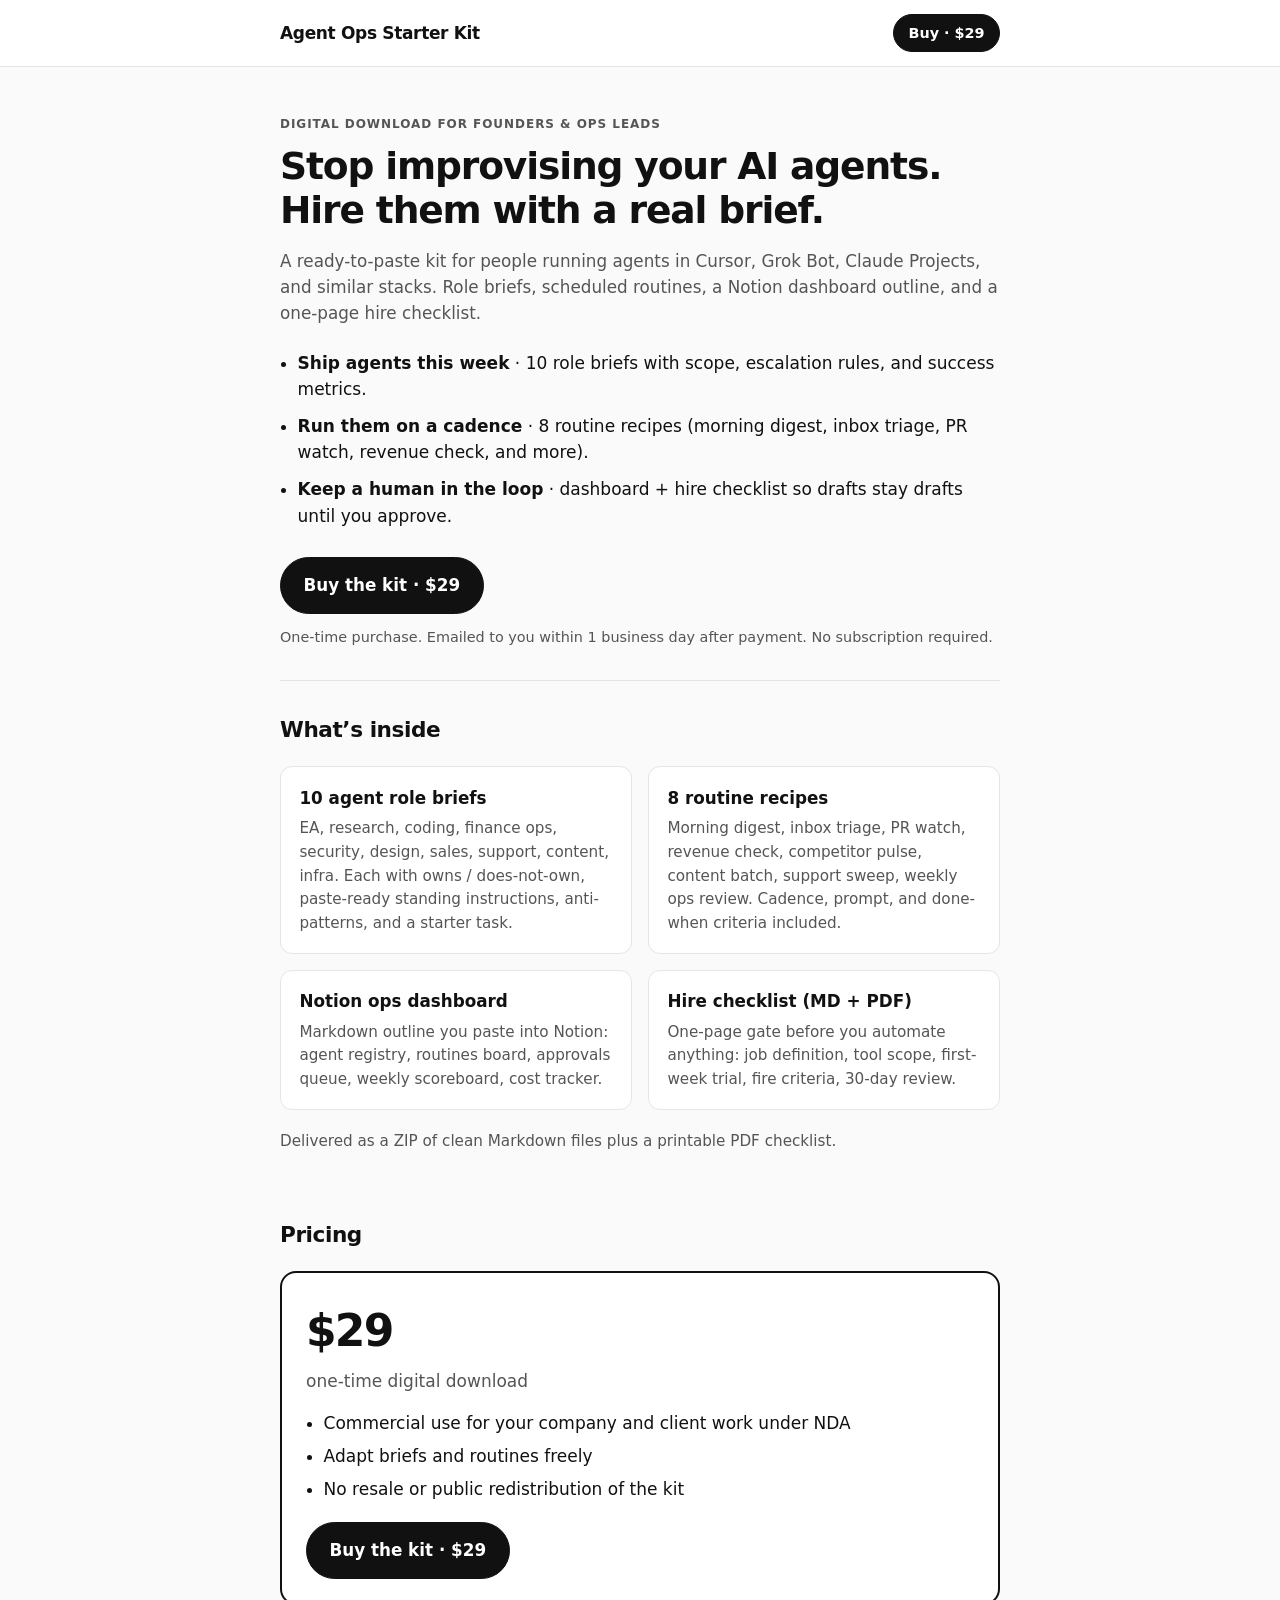
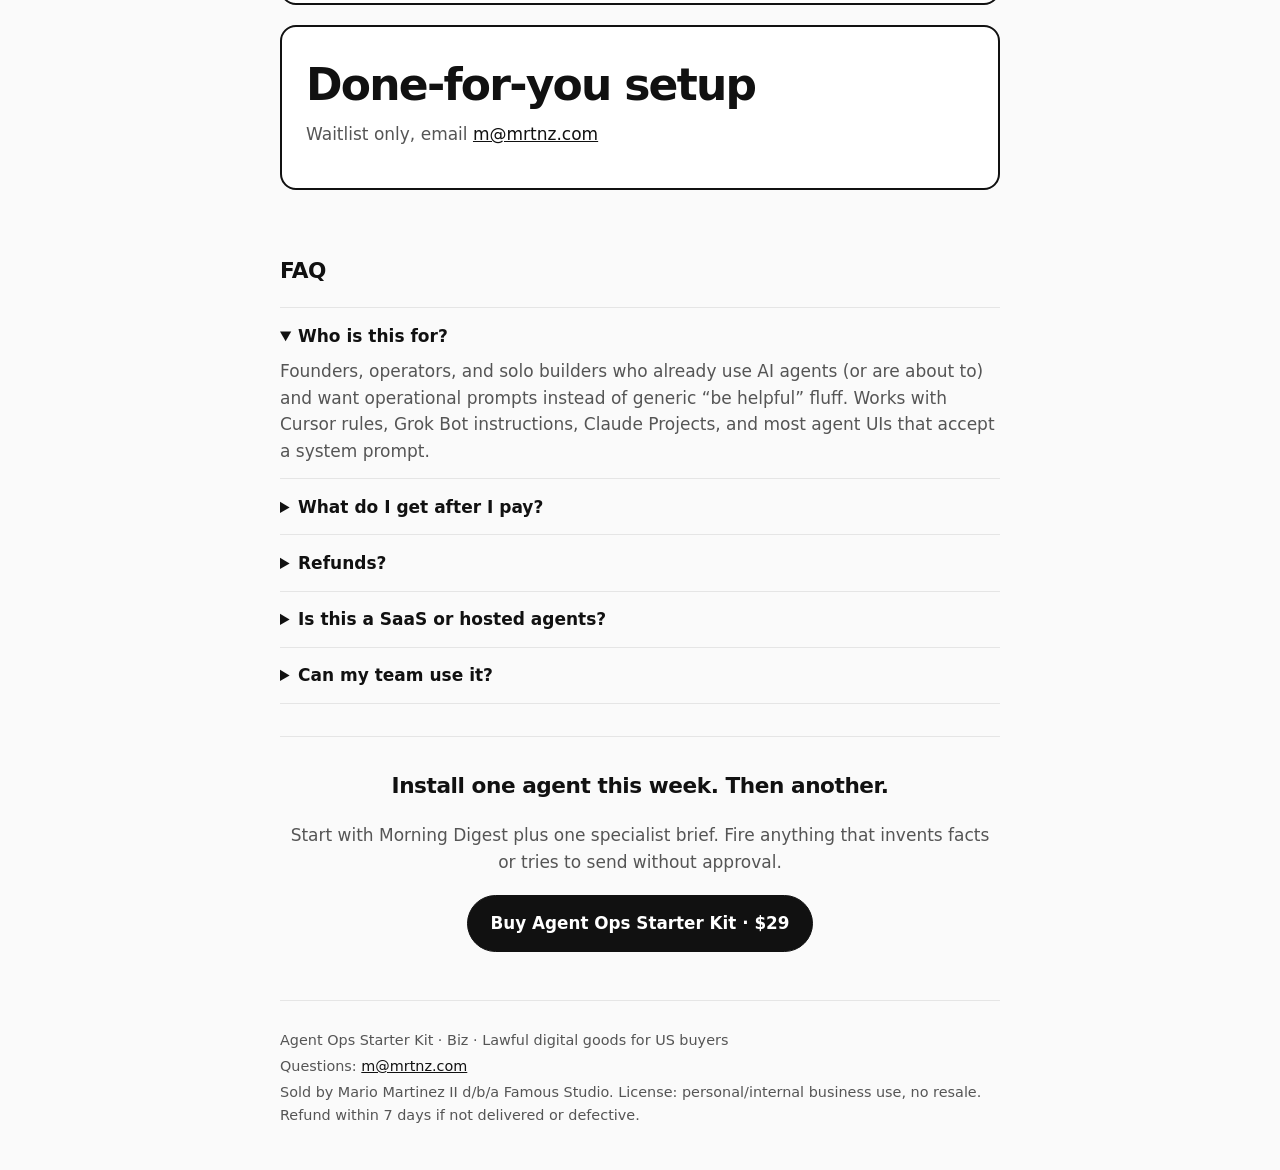
==== index.html @ 1969063f "Add Agent Ops Starter Kit landing page (accurate delivery copy + current checkout)" ====
<!DOCTYPE html>
<html lang="en">
<head>
  <meta charset="utf-8" />
  <meta name="viewport" content="width=device-width, initial-scale=1" />
  <title>Agent Ops Starter Kit · $29 digital download</title>
  <meta name="description" content="10 agent role briefs, 8 routine recipes, a Notion ops dashboard outline, and a hire checklist for founders running AI agents. One-time $29 download." />
  <meta name="robots" content="index,follow" />
  <link rel="canonical" href="https://mariomartinezii.github.io/agent-ops-kit/" />
  <meta property="og:type" content="website" />
  <meta property="og:title" content="Agent Ops Starter Kit · $29" />
  <meta property="og:description" content="10 agent role briefs, 8 routine recipes, Notion ops dashboard outline, and a hire checklist. One-time $29 download for founders running AI agents." />
  <meta property="og:url" content="https://mariomartinezii.github.io/agent-ops-kit/" />
  <meta name="twitter:card" content="summary" />
  <meta name="twitter:title" content="Agent Ops Starter Kit · $29" />
  <meta name="twitter:description" content="10 role briefs + 8 routines + hire checklist. Paste into Cursor / Grok Bot / Claude Projects. Humans keep the approval gate." />
  <link rel="stylesheet" href="styles.css" />
</head>
<body>
  <header class="top">
    <div class="wrap bar">
      <span class="logo">Agent Ops Starter Kit</span>
      <a class="btn btn-sm" href="#buy">Buy · $29</a>
    </div>
  </header>

  <main>
    <section class="hero wrap">
      <p class="eyebrow">Digital download for founders &amp; ops leads</p>
      <h1>Stop improvising your AI agents. Hire them with a real brief.</h1>
      <p class="lede">
        A ready-to-paste kit for people running agents in Cursor, Grok Bot, Claude Projects, and similar stacks.
        Role briefs, scheduled routines, a Notion dashboard outline, and a one-page hire checklist.
      </p>
      <ul class="value">
        <li><strong>Ship agents this week</strong> · 10 role briefs with scope, escalation rules, and success metrics.</li>
        <li><strong>Run them on a cadence</strong> · 8 routine recipes (morning digest, inbox triage, PR watch, revenue check, and more).</li>
        <li><strong>Keep a human in the loop</strong> · dashboard + hire checklist so drafts stay drafts until you approve.</li>
      </ul>
      <div class="cta-row" id="buy">
        <!-- STRIPE live Buy: https://buy.stripe.com/4gM14nd017Qu8k98B357W05 -->
        <a class="btn btn-lg" href="https://buy.stripe.com/4gM14nd017Qu8k98B357W05">Buy the kit · $29</a>
        <p class="fine">One-time purchase. Emailed to you within 1 business day after payment. No subscription required.</p>
      </div>
    </section>

    <section class="wrap panel" id="inside">
      <h2>What&rsquo;s inside</h2>
      <div class="grid">
        <article>
          <h3>10 agent role briefs</h3>
          <p>EA, research, coding, finance ops, security, design, sales, support, content, infra. Each with owns / does-not-own, paste-ready standing instructions, anti-patterns, and a starter task.</p>
        </article>
        <article>
          <h3>8 routine recipes</h3>
          <p>Morning digest, inbox triage, PR watch, revenue check, competitor pulse, content batch, support sweep, weekly ops review. Cadence, prompt, and done-when criteria included.</p>
        </article>
        <article>
          <h3>Notion ops dashboard</h3>
          <p>Markdown outline you paste into Notion: agent registry, routines board, approvals queue, weekly scoreboard, cost tracker.</p>
        </article>
        <article>
          <h3>Hire checklist (MD + PDF)</h3>
          <p>One-page gate before you automate anything: job definition, tool scope, first-week trial, fire criteria, 30-day review.</p>
        </article>
      </div>
      <p class="deliver">Delivered as a ZIP of clean Markdown files plus a printable PDF checklist.</p>
    </section>

    <section class="wrap price" id="pricing">
      <h2>Pricing</h2>
      <div class="price-card">
        <p class="amount">$29</p>
        <p class="period">one-time digital download</p>
        <ul>
          <li>Commercial use for your company and client work under NDA</li>
          <li>Adapt briefs and routines freely</li>
          <li>No resale or public redistribution of the kit</li>
        </ul>
        <!-- STRIPE live Buy: https://buy.stripe.com/4gM14nd017Qu8k98B357W05 -->
        <a class="btn btn-lg" href="https://buy.stripe.com/4gM14nd017Qu8k98B357W05">Buy the kit · $29</a>
      </div>
      <div class="price-card" id="done-for-you">
        <p class="amount">Done-for-you setup</p>
        <p class="period">Waitlist only, email <a href="mailto:m@mrtnz.com?subject=Agent%20Ops%20Setup%20waitlist">m@mrtnz.com</a></p>
      </div>
    </section>

    <section class="wrap faq" id="faq">
      <h2>FAQ</h2>
      <details open>
        <summary>Who is this for?</summary>
        <p>Founders, operators, and solo builders who already use AI agents (or are about to) and want operational prompts instead of generic &ldquo;be helpful&rdquo; fluff. Works with Cursor rules, Grok Bot instructions, Claude Projects, and most agent UIs that accept a system prompt.</p>
      </details>
      <details>
        <summary>What do I get after I pay?</summary>
        <p>A ZIP (emailed to you within 1 business day) with Markdown briefs, routines, the dashboard outline, the hire checklist Markdown, and a PDF of the checklist. No account required beyond checkout.</p>
      </details>
      <details>
        <summary>Refunds?</summary>
        <p>Refunds within 7 days if the kit isn&rsquo;t delivered or is defective. Email <a href="mailto:m@mrtnz.com">m@mrtnz.com</a>.</p>
      </details>
      <details>
        <summary>Is this a SaaS or hosted agents?</summary>
        <p>No. It is a document kit you paste into tools you already pay for. You keep control of keys, calendars, and approvals.</p>
      </details>
      <details>
        <summary>Can my team use it?</summary>
        <p>Yes. One purchase covers internal use for your company. Do not republish or resell the kit as a product.</p>
      </details>
    </section>

    <section class="wrap final">
      <h2>Install one agent this week. Then another.</h2>
      <p>Start with Morning Digest plus one specialist brief. Fire anything that invents facts or tries to send without approval.</p>
      <!-- STRIPE live Buy: https://buy.stripe.com/4gM14nd017Qu8k98B357W05 -->
      <a class="btn btn-lg" href="https://buy.stripe.com/4gM14nd017Qu8k98B357W05">Buy Agent Ops Starter Kit · $29</a>
    </section>
  </main>

  <footer class="wrap foot">
    <p>Agent Ops Starter Kit · Biz · Lawful digital goods for US buyers</p>
    <p class="fine">Questions: <a href="mailto:m@mrtnz.com">m@mrtnz.com</a></p>
    <p class="fine">Sold by Mario Martinez II d/b/a Famous Studio. License: personal/internal business use, no resale. Refund within 7 days if not delivered or defective.</p>
  </footer>
</body>
</html>
---- styles.css ----
:root {
  --bg: #fafafa;
  --fg: #111;
  --muted: #555;
  --line: #e5e5e5;
  --card: #fff;
  --max: 720px;
}

* { box-sizing: border-box; }
html { scroll-behavior: smooth; }
body {
  margin: 0;
  font-family: ui-sans-serif, system-ui, -apple-system, Segoe UI, Roboto, Helvetica, Arial, sans-serif;
  background: var(--bg);
  color: var(--fg);
  line-height: 1.55;
  font-size: 17px;
}
a { color: var(--fg); }
.wrap { width: min(100% - 2rem, var(--max)); margin-inline: auto; }

.top {
  border-bottom: 1px solid var(--line);
  background: var(--card);
  position: sticky;
  top: 0;
  z-index: 10;
}
.bar {
  display: flex;
  align-items: center;
  justify-content: space-between;
  padding: 0.85rem 0;
}
.logo { font-weight: 700; letter-spacing: -0.02em; }

.btn {
  display: inline-block;
  background: var(--fg);
  color: #fff !important;
  text-decoration: none;
  border-radius: 999px;
  padding: 0.7rem 1.25rem;
  font-weight: 600;
  border: 1px solid var(--fg);
}
.btn:hover { opacity: 0.9; }
.btn-sm { padding: 0.45rem 0.9rem; font-size: 0.9rem; }
.btn-lg { padding: 0.9rem 1.4rem; font-size: 1.05rem; }

.hero { padding: 3rem 0 2rem; }
.eyebrow {
  text-transform: uppercase;
  letter-spacing: 0.08em;
  font-size: 0.75rem;
  color: var(--muted);
  margin: 0 0 0.75rem;
  font-weight: 600;
}
h1 {
  font-size: clamp(1.75rem, 4vw, 2.35rem);
  line-height: 1.15;
  letter-spacing: -0.03em;
  margin: 0 0 1rem;
}
.lede { color: var(--muted); margin: 0 0 1.5rem; font-size: 1.05rem; }
.value { padding-left: 1.1rem; margin: 0 0 1.75rem; }
.value li { margin-bottom: 0.65rem; }
.cta-row { margin-top: 0.5rem; }
.fine { color: var(--muted); font-size: 0.9rem; margin: 0.75rem 0 0; }

.panel, .price, .faq, .final { padding: 2rem 0; }
.panel { border-top: 1px solid var(--line); }
h2 {
  font-size: 1.35rem;
  letter-spacing: -0.02em;
  margin: 0 0 1.25rem;
}
.grid {
  display: grid;
  gap: 1rem;
}
@media (min-width: 640px) {
  .grid { grid-template-columns: 1fr 1fr; }
}
.grid article {
  background: var(--card);
  border: 1px solid var(--line);
  border-radius: 12px;
  padding: 1.1rem 1.15rem;
}
.grid h3 { margin: 0 0 0.4rem; font-size: 1.05rem; }
.grid p { margin: 0; color: var(--muted); font-size: 0.95rem; }
.deliver { color: var(--muted); margin: 1.25rem 0 0; font-size: 0.95rem; }

.price-card {
  background: var(--card);
  border: 2px solid var(--fg);
  border-radius: 16px;
  padding: 1.5rem;
}
.amount { font-size: 2.75rem; font-weight: 800; margin: 0; letter-spacing: -0.04em; }
.period { color: var(--muted); margin: 0.15rem 0 1rem; }
.price-card ul { margin: 0 0 1.25rem; padding-left: 1.1rem; }
.price-card li { margin-bottom: 0.4rem; }
.variant { color: var(--muted); font-size: 0.9rem; margin: 1rem 0 0; }

.faq details {
  border-top: 1px solid var(--line);
  padding: 0.9rem 0;
}
.faq details:last-child { border-bottom: 1px solid var(--line); }
.faq summary {
  cursor: pointer;
  font-weight: 600;
}
.faq p { color: var(--muted); margin: 0.6rem 0 0; }

.final {
  text-align: center;
  border-top: 1px solid var(--line);
  padding-bottom: 3rem;
}
.final p { color: var(--muted); margin: 0.5rem 0 1.25rem; }

.foot {
  border-top: 1px solid var(--line);
  padding: 1.5rem 0 2.5rem;
  color: var(--muted);
  font-size: 0.9rem;
}
.foot p { margin: 0.25rem 0; }

.price-card + .price-card { margin-top: 1.25rem; }
.amount .period { font-size: 1rem; font-weight: 500; letter-spacing: 0; }
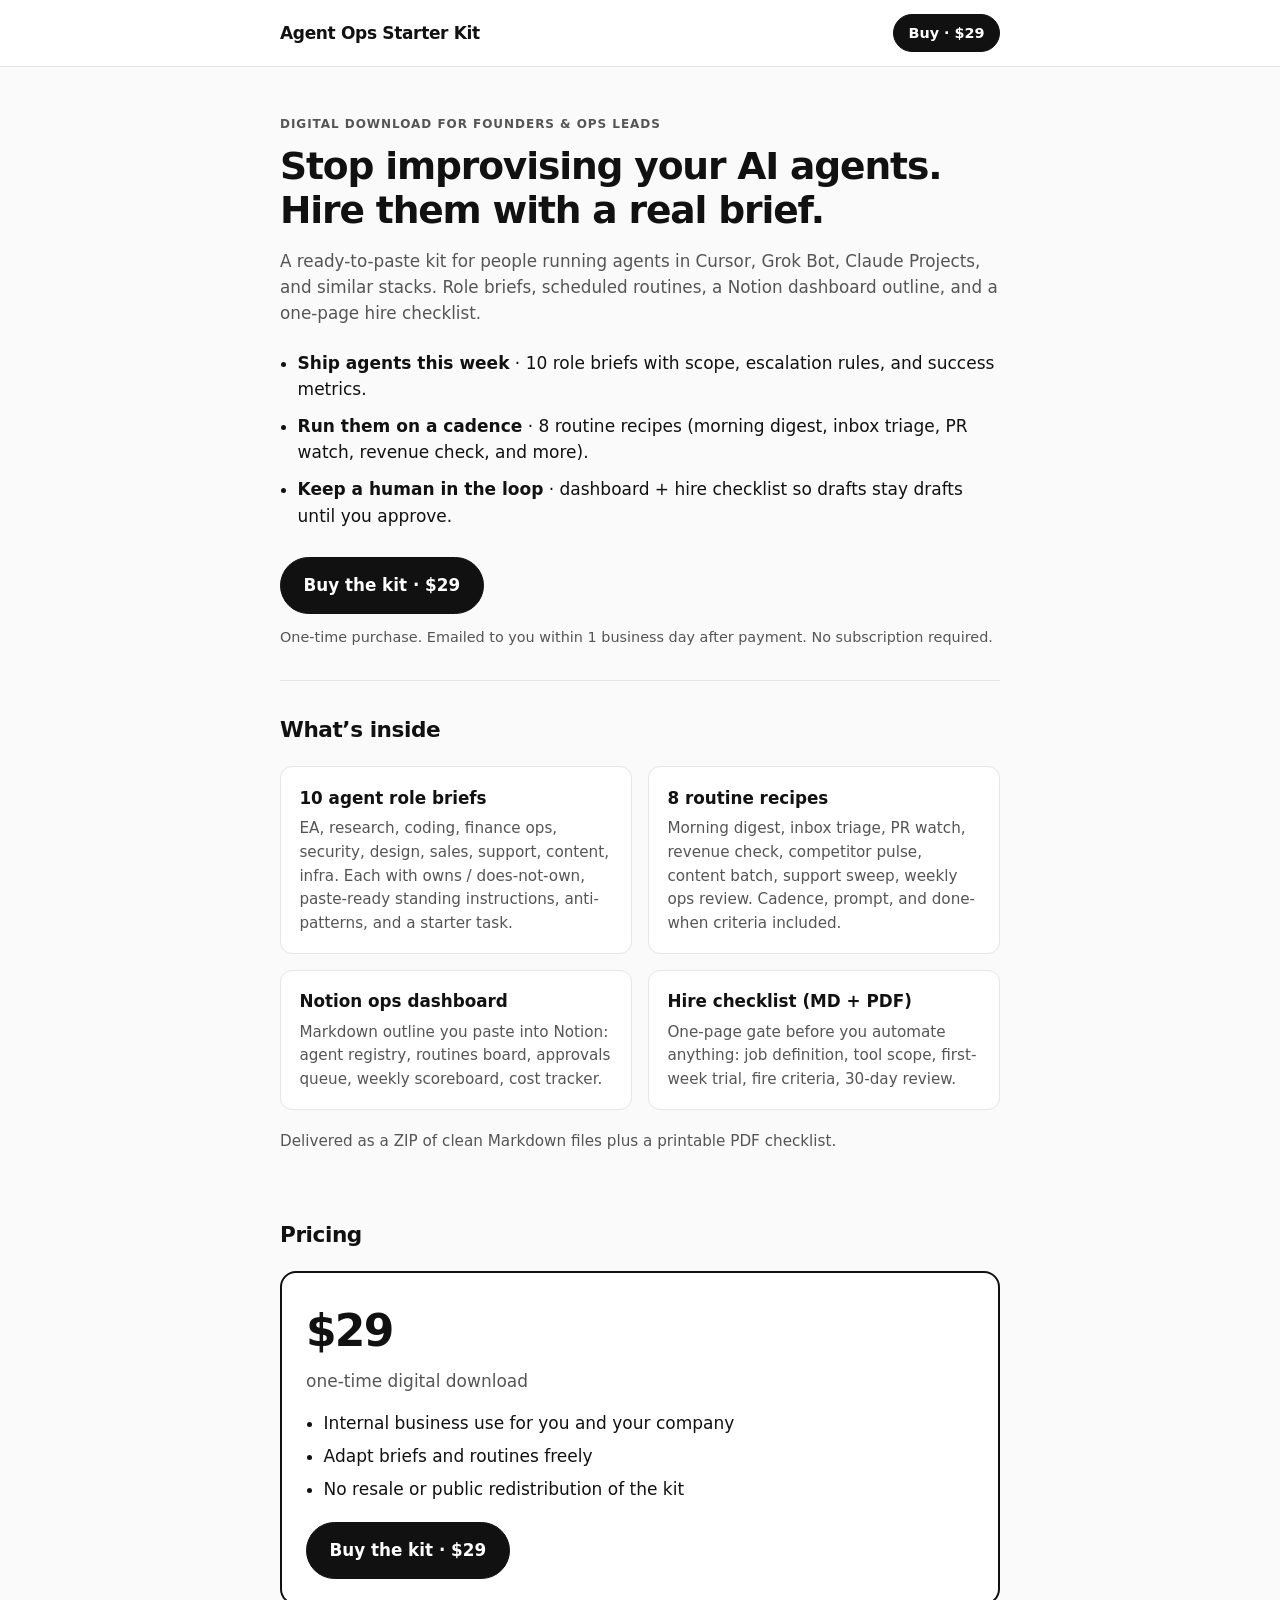
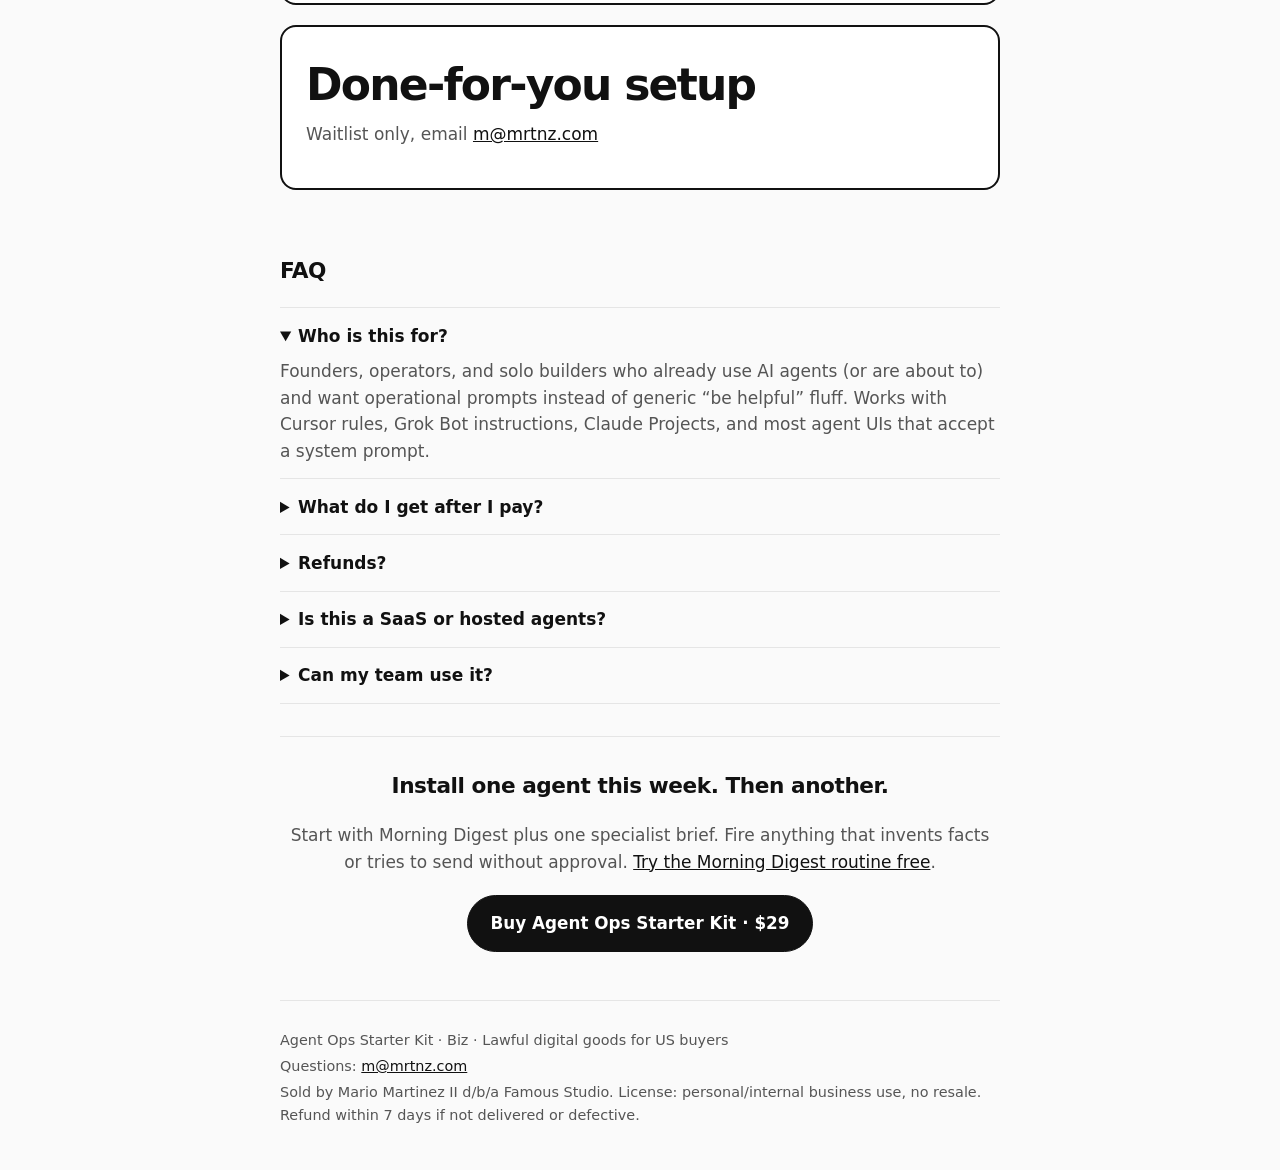
==== commit 93b0aa05: "Add free Morning Digest routine page, sitemap entry; align license line with checkout terms" ====
--- a/index.html
+++ b/index.html
@@ -73,7 +73,7 @@
         <p class="amount">$29</p>
         <p class="period">one-time digital download</p>
         <ul>
-          <li>Commercial use for your company and client work under NDA</li>
+          <li>Internal business use for you and your company</li>
           <li>Adapt briefs and routines freely</li>
           <li>No resale or public redistribution of the kit</li>
         </ul>
@@ -112,7 +112,7 @@
 
     <section class="wrap final">
       <h2>Install one agent this week. Then another.</h2>
-      <p>Start with Morning Digest plus one specialist brief. Fire anything that invents facts or tries to send without approval.</p>
+      <p>Start with Morning Digest plus one specialist brief. Fire anything that invents facts or tries to send without approval. <a href="free-morning-digest/">Try the Morning Digest routine free</a>.</p>
       <!-- STRIPE live Buy: https://buy.stripe.com/4gM14nd017Qu8k98B357W05 -->
       <a class="btn btn-lg" href="https://buy.stripe.com/4gM14nd017Qu8k98B357W05">Buy Agent Ops Starter Kit · $29</a>
     </section>
